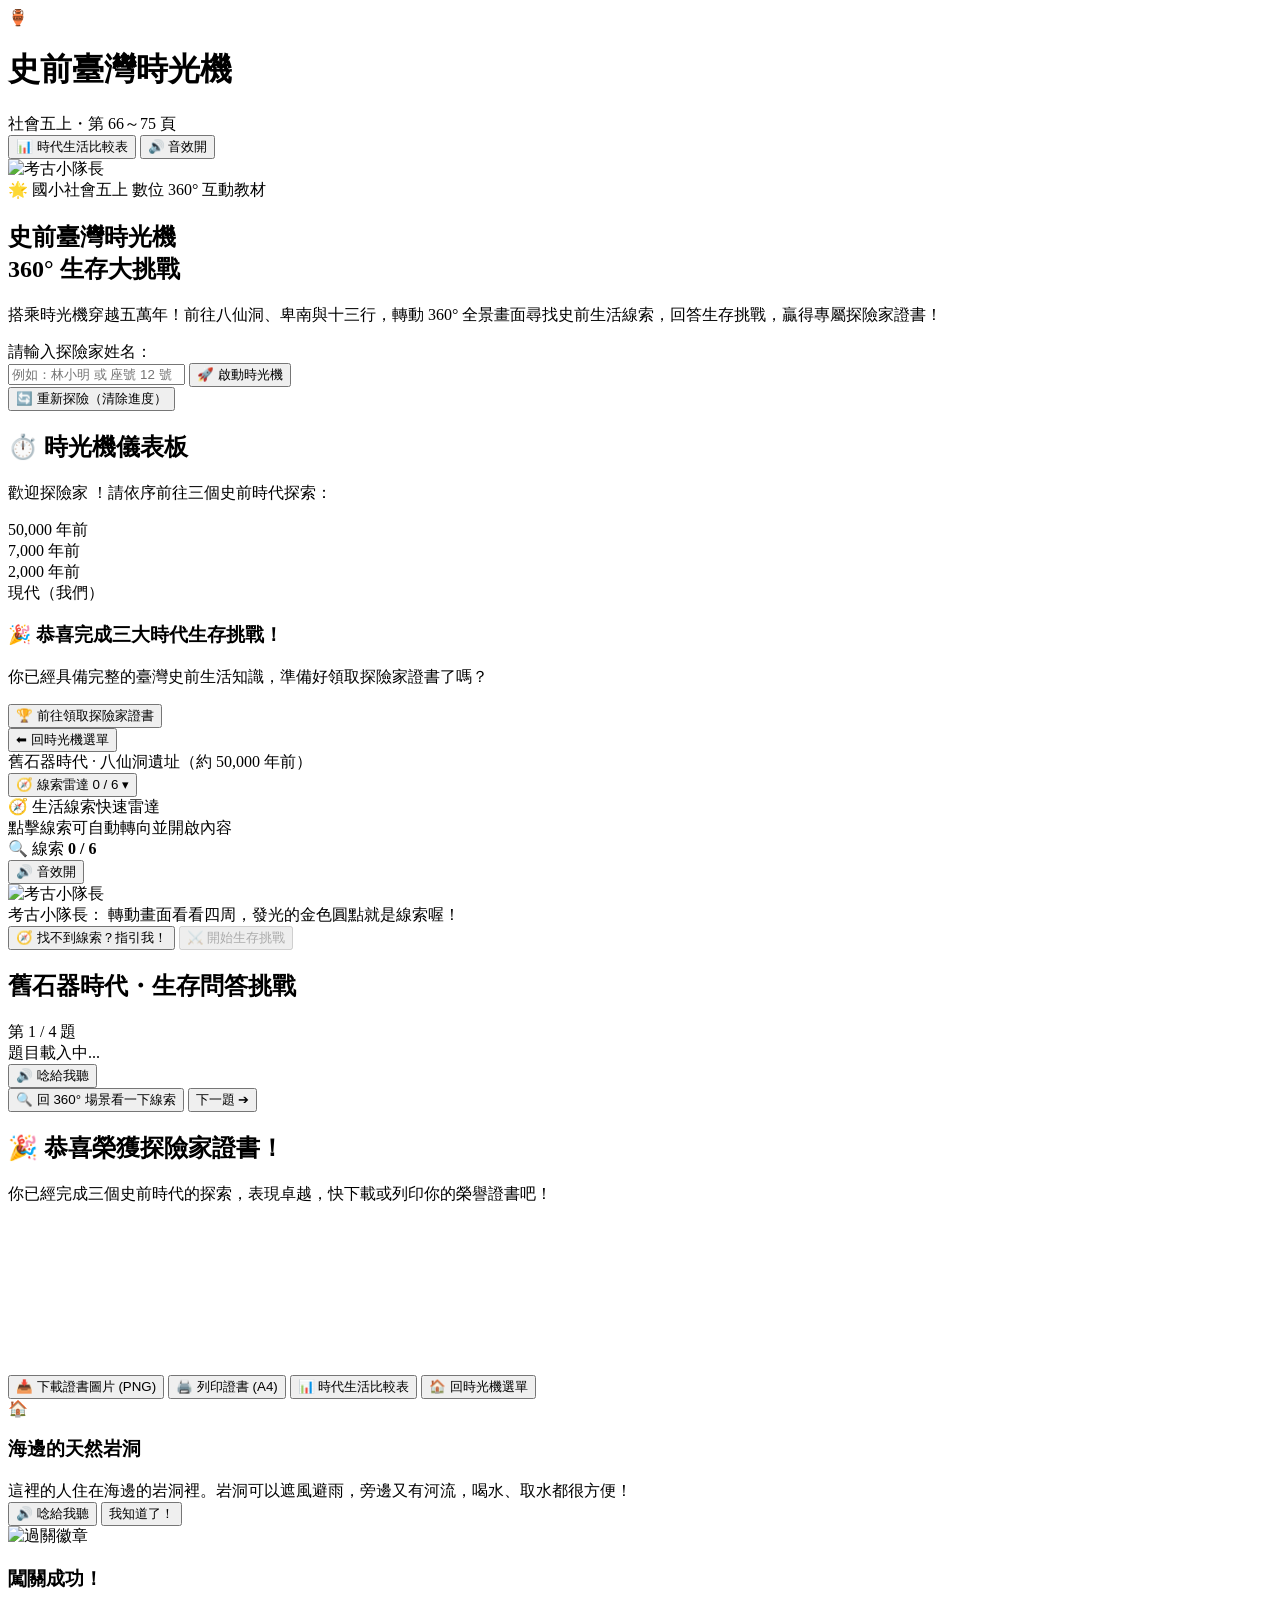
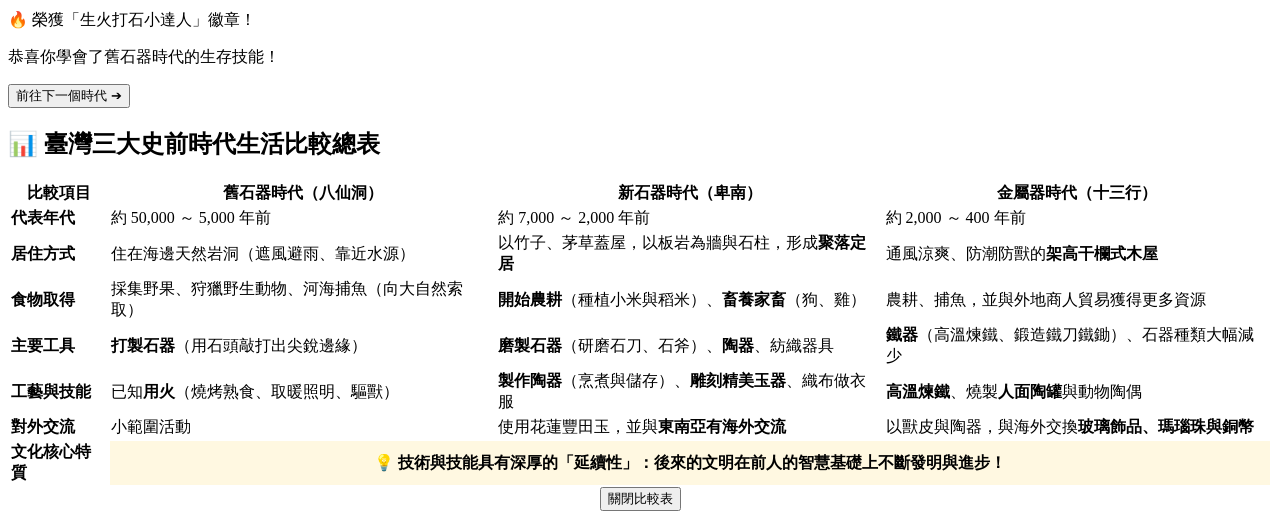
==== index.html @ 10f3fa8c "Deployed by GitFolder Express" ====
<!DOCTYPE html>
<html lang="zh-Hant-TW">
<head>
  <meta charset="UTF-8">
  <meta name="viewport" content="width=device-width, initial-scale=1.0, maximum-scale=1.0, user-scalable=no">
  <title>史前臺灣時光機：360° 生存大挑戰｜國小社會領域數位教材</title>
  <meta name="description" content="對應國小社會五上第三單元〈尋根探源話臺灣〉，透過 360° 全景沉浸式探索舊石器時代、新石器時代與金屬器時代生活，挑戰生存問答領取探險家證書！">

  <!-- Google Fonts: Noto Sans TC -->
  <link rel="preconnect" href="https://fonts.googleapis.com">
  <link rel="preconnect" href="https://fonts.gstatic.com" crossorigin>
  <link href="https://fonts.googleapis.com/css2?family=Noto+Sans+TC:wght@400;500;700;900&display=swap" rel="stylesheet">

  <!-- Pannellum 360 Viewer CSS (本地優先，完全支援離線使用) -->
  <link rel="stylesheet" href="css/pannellum.css">

  <!-- 主樣式表 -->
  <link rel="stylesheet" href="css/style.css">
</head>
<body>

  <!-- ================= 頂部全域功能列 ================= -->
  <header class="app-header">
    <div class="brand-wrap">
      <span class="brand-icon">🏺</span>
      <div>
        <h1 class="brand-title">史前臺灣時光機</h1>
      </div>
      <span class="brand-tag">社會五上・第 66～75 頁</span>
    </div>
    <div class="header-actions">
      <button type="button" class="header-tool-btn open-comparison-btn" title="查看三個時代生活比較表">
        📊 時代生活比較表
      </button>
      <button type="button" class="sound-toggle-btn" title="切換音效開關">
        🔊 音效開
      </button>
    </div>
  </header>

  <!-- ================= 畫面 1：首頁 (Home Screen) ================= -->
  <main id="home-screen" class="screen">
    <div class="home-container">
      <div class="hero-mascot-wrap">
        <img src="img/mascot.png" alt="考古小隊長" class="hero-mascot-img">
      </div>

      <span class="home-badge-tag">🌟 國小社會五上 數位 360° 互動教材</span>
      <h2 class="home-title">史前臺灣時光機<br>360° 生存大挑戰</h2>
      <p class="home-desc">
        搭乘時光機穿越五萬年！前往八仙洞、卑南與十三行，轉動 360° 全景畫面尋找史前生活線索，回答生存挑戰，贏得專屬探險家證書！
      </p>

      <div id="home-progress-tag" class="progress-notify-tag hidden"></div>

      <div class="home-login-card">
        <label for="player-name-input" class="input-label">請輸入探險家姓名：</label>
        <div class="input-group">
          <input type="text" id="player-name-input" class="name-input" placeholder="例如：林小明 或 座號 12 號" maxlength="10" autocomplete="off">
          <button type="button" id="start-adventure-btn" class="primary-btn pulse-glow">
            🚀 啟動時光機
          </button>
        </div>
      </div>

      <div class="home-actions">
        <button type="button" id="reset-progress-btn" class="secondary-btn">
          🔄 重新探險（清除進度）
        </button>
      </div>
    </div>
  </main>

  <!-- ================= 畫面 2：時光機選單 (Timeline Screen) ================= -->
  <main id="timeline-screen" class="screen hidden">
    <div class="timeline-container">
      <div class="timeline-header">
        <h2>⏱️ 時光機儀表板</h2>
        <p>歡迎探險家 <strong id="timeline-player-name" style="color: var(--color-primary);"></strong>！請依序前往三個史前時代探索：</p>
      </div>

      <!-- 時間軸視覺軸線 -->
      <div class="timeline-bar">
        <div class="timeline-node" style="left: 5%;">
          <div class="node-dot"></div>
          <span class="node-label">50,000 年前</span>
        </div>
        <div class="timeline-node" style="left: 40%;">
          <div class="node-dot"></div>
          <span class="node-label">7,000 年前</span>
        </div>
        <div class="timeline-node" style="left: 75%;">
          <div class="node-dot"></div>
          <span class="node-label">2,000 年前</span>
        </div>
        <div class="timeline-node" style="left: 98%;">
          <div class="node-dot" style="border-color: #1976d2;"></div>
          <span class="node-label">現代（我們）</span>
        </div>
      </div>

      <!-- 三個時代關卡卡片 -->
      <div id="era-cards-container" class="era-cards-grid"></div>

      <!-- 三關全通關時出現的大魔王與證書彩帶 -->
      <div id="timeline-cert-banner" class="cert-banner hidden">
        <div class="cert-banner-text">
          <h3>🎉 恭喜完成三大時代生存挑戰！</h3>
          <p>你已經具備完整的臺灣史前生活知識，準備好領取探險家證書了嗎？</p>
        </div>
        <button type="button" id="view-final-cert-btn" class="primary-btn pulse-glow">
          🏆 前往領取探險家證書
        </button>
      </div>
    </div>
  </main>

  <!-- ================= 畫面 3：360° 探索畫面 (Viewer Screen) ================= -->
  <main id="viewer-screen" class="screen hidden viewer-maximized">
    <!-- Pannellum 檢視器全景畫布 (100% 滿版無黑邊) -->
    <div id="panorama"></div>

    <!-- 頂部浮動儀表列 (Floating Top HUD) -->
    <div class="hud-top-bar">
      <!-- 左上角：返回按鈕 + 時代遺址資訊膠囊 -->
      <div class="hud-top-left">
        <button type="button" id="back-to-timeline-btn" class="hud-btn hud-back-btn" title="返回時光機儀表板">
          <span class="hud-btn-icon">⬅</span>
          <span class="hud-btn-text">回時光機選單</span>
        </button>
        <div class="hud-era-pill">
          <span id="scene-era-title" class="hud-era-title">舊石器時代</span>
          <span class="hud-pill-divider">·</span>
          <span id="scene-era-info" class="hud-era-info">八仙洞遺址（約 50,000 年前）</span>
        </div>
      </div>

      <!-- 右上角：浮動線索雷達選單 + 探索進度 + 音效開關 -->
      <div class="hud-top-right">
        <!-- 線索雷達下拉選單 -->
        <div class="clue-radar-dropdown" id="clue-radar-dropdown">
          <button type="button" id="clue-radar-toggle-btn" class="hud-btn hud-radar-btn" aria-expanded="false" title="開啟本關生活線索清單">
            <span class="radar-btn-icon">🧭</span>
            <span class="radar-btn-text">線索雷達</span>
            <span id="radar-progress-badge" class="radar-progress-badge">0 / 6</span>
            <span class="radar-arrow">▾</span>
          </button>

          <!-- 浮動線索清單卡片 -->
          <div id="clue-radar-menu" class="clue-radar-menu hidden">
            <div class="radar-menu-header">
              <div class="radar-menu-title">🧭 生活線索快速雷達</div>
              <div class="radar-menu-subtitle">點擊線索可自動轉向並開啟內容</div>
            </div>
            <div id="clue-radar-items" class="clue-radar-items-list">
              <!-- 由 JS 動態注入線索按鈕 -->
            </div>
          </div>
        </div>

        <!-- 探索計數相容標籤 -->
        <div id="clue-counter" class="hud-clue-counter hidden">
          <span>🔍 線索</span> <strong>0 / 6</strong>
        </div>

        <!-- 音效切換 -->
        <button type="button" class="hud-btn sound-toggle-btn" title="切換音效開關">
          🔊 音效開
        </button>
      </div>
    </div>

    <!-- 畫面底端引導與生存挑戰列 (Floating Bottom HUD) -->
    <div class="scene-bottom-bar">
      <!-- 考古小隊長語音提示盒 -->
      <div class="captain-helper-box">
        <img src="img/mascot.png" alt="考古小隊長" class="captain-avatar-img">
        <div class="speech-bubble">
          <span class="captain-speaker-name">考古小隊長：</span>
          <span id="captain-speech-text">轉動畫面看看四周，發光的金色圓點就是線索喔！</span>
        </div>
      </div>

      <!-- 右下角功能按鈕組 -->
      <div class="scene-actions-right">
        <button type="button" id="guide-clue-btn" class="compass-guide-btn" title="把鏡頭轉向尚未發現的線索">
          🧭 找不到線索？指引我！
        </button>
        <button type="button" id="start-challenge-btn" class="challenge-start-btn disabled" disabled title="找齊所有線索後即可開啟生存挑戰">
          ⚔️ 開始生存挑戰
        </button>
      </div>
    </div>
  </main>

  <!-- ================= 畫面 4：問答挑戰畫面 (Quiz Screen) ================= -->
  <main id="quiz-screen" class="screen hidden">
    <div class="quiz-container">
      <div class="quiz-header">
        <h2 id="quiz-era-name">舊石器時代・生存問答挑戰</h2>
        <span id="quiz-progress" class="quiz-progress-pill">第 1 / 4 題</span>
      </div>

      <div class="quiz-card">
        <div class="quiz-question-row">
          <div id="quiz-question-text" class="quiz-question-text">題目載入中...</div>
          <button type="button" id="quiz-speak-btn" class="speak-btn" title="朗讀題目與選項">
            🔊 唸給我聽
          </button>
        </div>

        <!-- 選項按鈕列表 -->
        <div id="quiz-options-container" class="quiz-options-list"></div>

        <!-- 答題反饋與提示區 -->
        <div id="quiz-feedback" class="quiz-feedback-box hidden">
          <div id="quiz-feedback-text"></div>
        </div>
      </div>

      <div class="quiz-footer-actions">
        <button type="button" id="quiz-back-to-scene-btn" class="secondary-btn">
          🔍 回 360° 場景看一下線索
        </button>
        <button type="button" id="quiz-next-btn" class="primary-btn hidden">
          下一題 ➔
        </button>
      </div>
    </div>
  </main>

  <!-- ================= 畫面 5：證書頁 (Certificate Screen) ================= -->
  <main id="certificate-screen" class="screen hidden">
    <div class="cert-page-container">
      <div class="cert-page-header">
        <h2>🎉 恭喜榮獲探險家證書！</h2>
        <p>你已經完成三個史前時代的探索，表現卓越，快下載或列印你的榮譽證書吧！</p>
      </div>

      <!-- 證書 Canvas 預覽 -->
      <div class="cert-canvas-wrap">
        <canvas id="certificate-canvas"></canvas>
      </div>

      <!-- 證書操作功能列 -->
      <div class="cert-actions-bar">
        <button type="button" id="download-cert-btn" class="primary-btn pulse-glow">
          📥 下載證書圖片 (PNG)
        </button>
        <button type="button" id="print-cert-btn" class="secondary-btn">
          🖨️ 列印證書 (A4)
        </button>
        <button type="button" class="secondary-btn open-comparison-btn">
          📊 時代生活比較表
        </button>
        <button type="button" id="cert-back-home-btn" class="secondary-btn">
          🏠 回時光機選單
        </button>
      </div>
    </div>
  </main>

  <!-- ================= 彈窗 1：線索小卡 (Clue Modal) ================= -->
  <div id="clue-modal" class="modal-overlay hidden" role="dialog" aria-modal="true">
    <div class="clue-modal-card">
      <div id="clue-icon" class="clue-icon-huge">🏠</div>
      <h3 id="clue-title" class="clue-modal-title">海邊的天然岩洞</h3>
      <div id="clue-text" class="clue-modal-text">
        這裡的人住在海邊的岩洞裡。岩洞可以遮風避雨，旁邊又有河流，喝水、取水都很方便！
      </div>
      <div class="modal-actions">
        <button type="button" id="clue-speak-btn" class="speak-btn">
          🔊 唸給我聽
        </button>
        <button type="button" id="clue-close-btn" class="primary-btn">
          我知道了！
        </button>
      </div>
    </div>
  </div>

  <!-- ================= 彈窗 2：過關勝利徽章彈窗 (Victory Modal) ================= -->
  <div id="victory-modal" class="modal-overlay hidden" role="dialog" aria-modal="true">
    <div class="victory-card">
      <img id="victory-badge-img" src="img/badges/paleolithic.png" alt="過關徽章" class="victory-badge-large">
      <h3 class="victory-title">闖關成功！</h3>
      <div id="victory-badge-title" class="victory-badge-name">🔥 榮獲「生火打石小達人」徽章！</div>
      <div class="victory-speech-box">
        <p id="victory-speech-text">恭喜你學會了舊石器時代的生存技能！</p>
      </div>
      <button type="button" id="victory-next-btn" class="primary-btn pulse-glow">
        前往下一個時代 ➔
      </button>
    </div>
  </div>

  <!-- ================= 彈窗 3：三個時代比較表 (Comparison Modal) ================= -->
  <div id="comparison-modal" class="modal-overlay hidden" role="dialog" aria-modal="true">
    <div class="comparison-card">
      <h2>📊 臺灣三大史前時代生活比較總表</h2>
      <table class="comparison-table">
        <thead>
          <tr>
            <th>比較項目</th>
            <th>舊石器時代（八仙洞）</th>
            <th>新石器時代（卑南）</th>
            <th>金屬器時代（十三行）</th>
          </tr>
        </thead>
        <tbody>
          <tr>
            <td><strong>代表年代</strong></td>
            <td>約 50,000 ～ 5,000 年前</td>
            <td>約 7,000 ～ 2,000 年前</td>
            <td>約 2,000 ～ 400 年前</td>
          </tr>
          <tr>
            <td><strong>居住方式</strong></td>
            <td>住在海邊天然岩洞（遮風避雨、靠近水源）</td>
            <td>以竹子、茅草蓋屋，以板岩為牆與石柱，形成<strong>聚落定居</strong></td>
            <td>通風涼爽、防潮防獸的<strong>架高干欄式木屋</strong></td>
          </tr>
          <tr>
            <td><strong>食物取得</strong></td>
            <td>採集野果、狩獵野生動物、河海捕魚（向大自然索取）</td>
            <td><strong>開始農耕</strong>（種植小米與稻米）、<strong>畜養家畜</strong>（狗、雞）</td>
            <td>農耕、捕魚，並與外地商人貿易獲得更多資源</td>
          </tr>
          <tr>
            <td><strong>主要工具</strong></td>
            <td><strong>打製石器</strong>（用石頭敲打出尖銳邊緣）</td>
            <td><strong>磨製石器</strong>（研磨石刀、石斧）、<strong>陶器</strong>、紡織器具</td>
            <td><strong>鐵器</strong>（高溫煉鐵、鍛造鐵刀鐵鋤）、石器種類大幅減少</td>
          </tr>
          <tr>
            <td><strong>工藝與技能</strong></td>
            <td>已知<strong>用火</strong>（燒烤熟食、取暖照明、驅獸）</td>
            <td><strong>製作陶器</strong>（烹煮與儲存）、<strong>雕刻精美玉器</strong>、織布做衣服</td>
            <td><strong>高溫煉鐵</strong>、燒製<strong>人面陶罐</strong>與動物陶偶</td>
          </tr>
          <tr>
            <td><strong>對外交流</strong></td>
            <td>小範圍活動</td>
            <td>使用花蓮豐田玉，並與<strong>東南亞有海外交流</strong></td>
            <td>以獸皮與陶器，與海外交換<strong>玻璃飾品、瑪瑙珠與銅幣</strong></td>
          </tr>
          <tr>
            <td><strong>文化核心特質</strong></td>
            <td colspan="3" style="text-align: center; color: var(--color-primary); font-weight: bold; background: #fff8e1;">
              💡 <strong>技術與技能具有深厚的「延續性」</strong>：後來的文明在前人的智慧基礎上不斷發明與進步！
            </td>
          </tr>
        </tbody>
      </table>
      <div style="text-align: center;">
        <button type="button" id="close-comparison-btn" class="primary-btn">
          關閉比較表
        </button>
      </div>
    </div>
  </div>

  <!-- Pannellum 360 Viewer JS (本地優先，完全支援離線使用與 file:/// 免 CORS) -->
  <script src="js/pannellum.js"></script>

  <!-- 核心資料與模組腳本 -->
  <script src="data/eras.js"></script>
  <script src="data/pano_data.js"></script>
  <script src="data/cert_data.js"></script>
  <script src="js/markdown.js"></script>
  <script src="js/storage.js"></script>
  <script src="js/audio.js"></script>
  <script src="js/viewer.js"></script>
  <script src="js/quiz.js"></script>
  <script src="js/certificate.js"></script>
  <script src="js/app.js"></script>

</body>
</html>
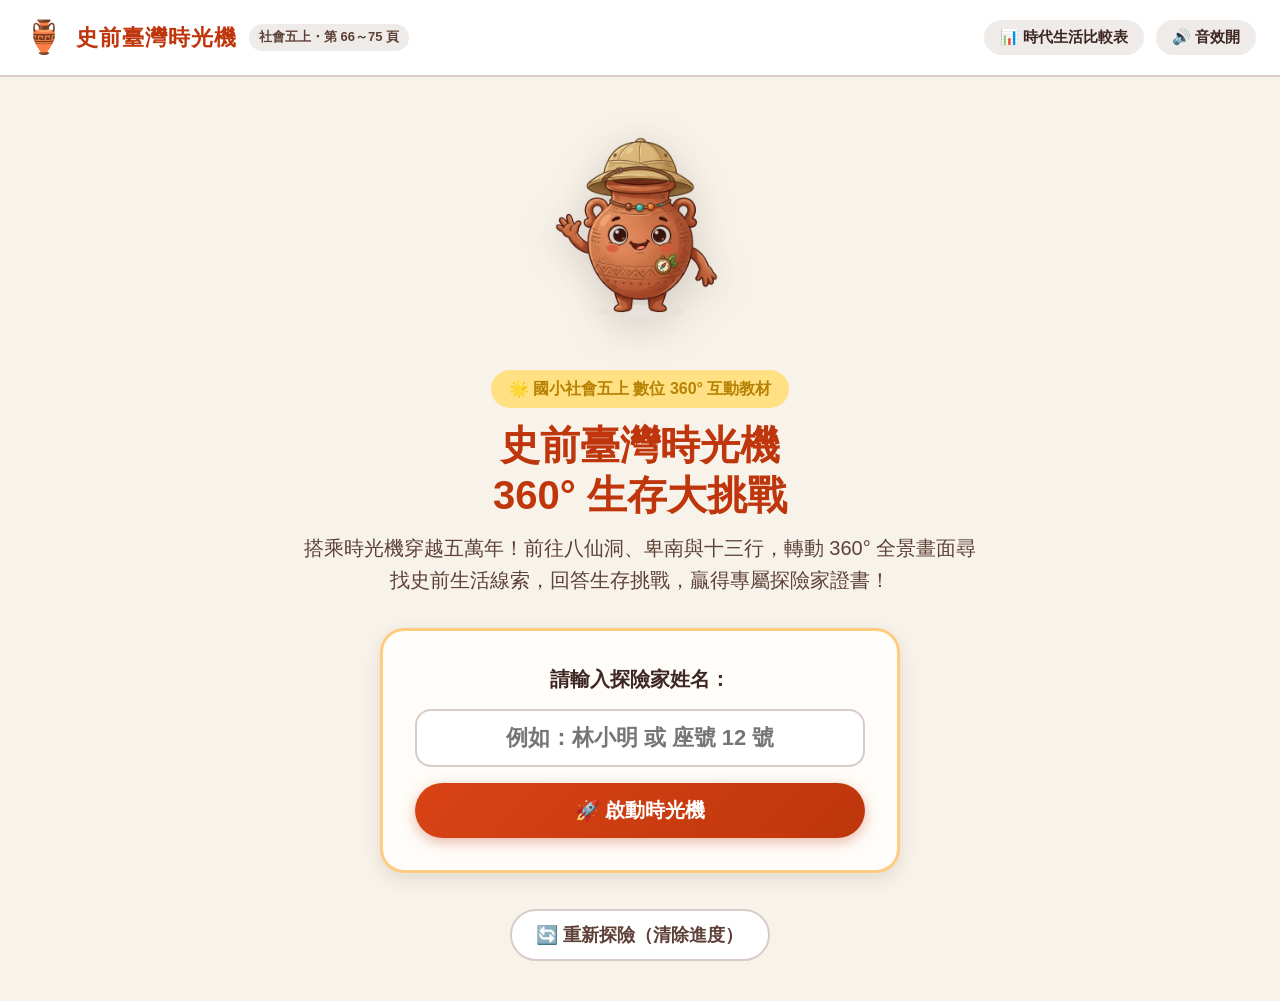
==== commit 146e0e0f: "script Added cloud_sync.js script and synchronization logic on page load." ====
--- a/index.html
+++ b/index.html
@@ -372,8 +372,15 @@
   <script src="js/audio.js"></script>
   <script src="js/viewer.js"></script>
   <script src="js/quiz.js"></script>
-  <script src="js/certificate.js"></script>
+ <script src="js/certificate.js"></script>
+  <script src="js/cloud_sync.js"></script>
   <script src="js/app.js"></script>
+  <script>
+    // 頁面載入時，若有帶 ?id=課程代碼 參數，自動從 Google 試算表同步教材
+    window.addEventListener('DOMContentLoaded', async () => {
+      await syncCloudCourseData();
+    });
+  </script>
 
 </body>
 </html>
--- a/css/pannellum.css
+++ b/css/pannellum.css
@@ -0,0 +1,2 @@
+/* Pannellum 2.5.6, https://github.com/mpetroff/pannellum */
+.pnlm-container{margin:0;padding:0;overflow:hidden;position:relative;cursor:default;width:100%;height:100%;font-family:Helvetica,"Nimbus Sans L","Liberation Sans",Arial,sans-serif;background:#f4f4f4 url('data:image/svg+xml,%3Csvg%20xmlns%3D%22http%3A%2F%2Fwww.w3.org%2F2000%2Fsvg%22%20width%3D%2267%22%20height%3D%22100%22%20viewBox%3D%220%200%2067%20100%22%3E%0A%3Cpath%20stroke%3D%22%23ccc%22%20fill%3D%22none%22%20d%3D%22M33.5%2C50%2C0%2C63%2C33.5%2C75%2C67%2C63%2C33.5%2C50m-33.5-50%2C67%2C25m-0.5%2C0%2C0%2C75m-66.5-75%2C67-25m-33.5%2C75%2C0%2C25m0-100%2C0%2C50%22%2F%3E%0A%3C%2Fsvg%3E%0A') repeat;-webkit-user-select:none;-khtml-user-select:none;-moz-user-select:none;-o-user-select:none;-ms-user-select:none;user-select:none;outline:0;line-height:1.4;contain:content}.pnlm-container *{box-sizing:content-box}.pnlm-ui{position:absolute;width:100%;height:100%;z-index:1}.pnlm-grab{cursor:grab;cursor:url('data:image/svg+xml,%3Csvg%20xmlns%3D%22http%3A%2F%2Fwww.w3.org%2F2000%2Fsvg%22%20height%3D%2226%22%20width%3D%2226%22%3E%0A%3Cpath%20stroke%3D%22%23000%22%20stroke-width%3D%221px%22%20fill%3D%22%23fff%22%20d%3D%22m15.3%2020.5s6.38-6.73%204.64-8.24-3.47%201.01-3.47%201.01%203.61-5.72%201.41-6.49c-2.2-0.769-3.33%204.36-3.33%204.36s0.873-5.76-1.06-5.76-1.58%205.39-1.58%205.39-0.574-4.59-2.18-4.12c-1.61%200.468-0.572%205.51-0.572%205.51s-1.58-4.89-2.93-3.79c-1.35%201.11%200.258%205.25%200.572%206.62%200.836%202.43%202.03%202.94%202.17%205.55%22%2F%3E%0A%3C%2Fsvg%3E%0A') 12 8,default}.pnlm-grabbing{cursor:grabbing;cursor:url('data:image/svg+xml,%3Csvg%20xmlns%3D%22http%3A%2F%2Fwww.w3.org%2F2000%2Fsvg%22%20height%3D%2226%22%20width%3D%2226%22%3E%0A%3Cpath%20stroke%3D%22%23000%22%20stroke-width%3D%221px%22%20fill%3D%22%23fff%22%20d%3D%22m15.3%2020.5s5.07-5.29%203.77-6.74c-1.31-1.45-2.53%200.14-2.53%200.14s2.74-3.29%200.535-4.06c-2.2-0.769-2.52%201.3-2.52%201.3s0.81-2.13-1.12-2.13-1.52%201.77-1.52%201.77-0.261-1.59-1.87-1.12c-1.61%200.468-0.874%202.17-0.874%202.17s-0.651-1.55-2-0.445c-1.35%201.11-0.68%202.25-0.365%203.62%200.836%202.43%202.03%202.94%202.17%205.55%22%2F%3E%0A%3C%2Fsvg%3E%0A') 12 8,default}.pnlm-sprite{background-image:url('data:image/svg+xml,%3Csvg%20xmlns%3D%22http%3A%2F%2Fwww.w3.org%2F2000%2Fsvg%22%20width%3D%2226%22%20height%3D%22208%22%3E%0A%3Ccircle%20fill-opacity%3D%22.78%22%20cy%3D%22117%22%20cx%3D%2213%22%20r%3D%2211%22%20fill%3D%22%23fff%22%2F%3E%0A%3Ccircle%20fill-opacity%3D%22.78%22%20cy%3D%22143%22%20cx%3D%2213%22%20r%3D%2211%22%20fill%3D%22%23fff%22%2F%3E%0A%3Ccircle%20cy%3D%22169%22%20cx%3D%2213%22%20r%3D%227%22%20fill%3D%22none%22%20stroke%3D%22%23000%22%20stroke-width%3D%222%22%2F%3E%0A%3Ccircle%20cy%3D%22195%22%20cx%3D%2213%22%20r%3D%227%22%20fill%3D%22none%22%20stroke%3D%22%23000%22%20stroke-width%3D%222%22%2F%3E%0A%3Ccircle%20cx%3D%2213%22%20cy%3D%22195%22%20r%3D%222.5%22%2F%3E%0A%3Cpath%20d%3D%22m5%2083v6h2v-4h4v-2zm10%200v2h4v4h2v-6zm-5%205v6h6v-6zm-5%205v6h6v-2h-4v-4zm14%200v4h-4v2h6v-6z%22%2F%3E%0A%3Cpath%20d%3D%22m13%20110a7%207%200%200%200%20-7%207%207%207%200%200%200%207%207%207%207%200%200%200%207%20-7%207%207%200%200%200%20-7%20-7zm-1%203h2v2h-2zm0%203h2v5h-2z%22%2F%3E%0A%3Cpath%20d%3D%22m5%2057v6h2v-4h4v-2zm10%200v2h4v4h2v-6zm-10%2010v6h6v-2h-4v-4zm14%200v4h-4v2h6v-6z%22%2F%3E%0A%3Cpath%20d%3D%22m17%2038v2h-8v-2z%22%2F%3E%0A%3Cpath%20d%3D%22m12%209v3h-3v2h3v3h2v-3h3v-2h-3v-3z%22%2F%3E%0A%3Cpath%20d%3D%22m13%20136-6.125%206.125h4.375v7.875h3.5v-7.875h4.375z%22%2F%3E%0A%3Cpath%20d%3D%22m10.428%20173.33v-5.77l5-2.89v5.77zm1-1.73%203-1.73-3.001-1.74z%22%2F%3E%0A%3C%2Fsvg%3E%0A')}.pnlm-container:-moz-full-screen{height:100%!important;width:100%!important;position:static!important}.pnlm-container:-webkit-full-screen{height:100%!important;width:100%!important;position:static!important}.pnlm-container:-ms-fullscreen{height:100%!important;width:100%!important;position:static!important}.pnlm-container:fullscreen{height:100%!important;width:100%!important;position:static!important}.pnlm-render-container{cursor:inherit;position:absolute;height:100%;width:100%}.pnlm-controls{margin-top:4px;background-color:#fff;border:1px solid #999;border-color:rgba(0,0,0,0.4);border-radius:3px;cursor:pointer;z-index:2;-webkit-transform:translateZ(9999px);transform:translateZ(9999px)}.pnlm-control:hover{background-color:#f8f8f8}.pnlm-controls-container{position:absolute;top:0;left:4px;z-index:1}.pnlm-zoom-controls{width:26px;height:52px}.pnlm-zoom-in{width:100%;height:50%;position:absolute;top:0;border-radius:3px 3px 0 0}.pnlm-zoom-out{width:100%;height:50%;position:absolute;bottom:0;background-position:0 -26px;border-top:1px solid #ddd;border-top-color:rgba(0,0,0,0.10);border-radius:0 0 3px 3px}.pnlm-fullscreen-toggle-button,.pnlm-orientation-button,.pnlm-hot-spot-debug-indicator{width:26px;height:26px}.pnlm-hot-spot-debug-indicator{position:absolute;top:50%;left:50%;width:26px;height:26px;margin:-13px 0 0 -13px;background-color:rgba(255,255,255,0.5);border-radius:13px;display:none}.pnlm-orientation-button-inactive{background-position:0 -156px}.pnlm-orientation-button-active{background-position:0 -182px}.pnlm-fullscreen-toggle-button-inactive{background-position:0 -52px}.pnlm-fullscreen-toggle-button-active{background-position:0 -78px}.pnlm-panorama-info{position:absolute;bottom:4px;background-color:rgba(0,0,0,0.7);border-radius:0 3px 3px 0;padding-right:10px;color:#fff;text-align:left;display:none;z-index:2;-webkit-transform:translateZ(9999px);transform:translateZ(9999px)}.pnlm-title-box{position:relative;font-size:20px;display:table;padding-left:5px;margin-bottom:3px}.pnlm-author-box{position:relative;font-size:12px;display:table;padding-left:5px}.pnlm-load-box{position:absolute;top:50%;left:50%;width:200px;height:150px;margin:-75px 0 0 -100px;background-color:rgba(0,0,0,0.7);border-radius:3px;text-align:center;font-size:20px;display:none;color:#fff}.pnlm-load-box p{margin:20px 0}.pnlm-lbox{position:absolute;top:50%;left:50%;width:20px;height:20px;margin:-10px 0 0 -10px;display:none}.pnlm-loading{animation-duration:1.5s;-webkit-animation-duration:1.5s;animation-name:pnlm-mv;-webkit-animation-name:pnlm-mv;animation-iteration-count:infinite;-webkit-animation-iteration-count:infinite;animation-timing-function:linear;-webkit-animation-timing-function:linear;height:10px;width:10px;background-color:#fff;position:relative}@keyframes pnlm-mv{from{left:0;top:0}25%{left:10px;top:0}50%{left:10px;top:10px}75%{left:0;top:10px}to{left:0;top:0}}@-webkit-keyframes pnlm-mv{from{left:0;top:0}25%{left:10px;top:0}50%{left:10px;top:10px}75%{left:0;top:10px}to{left:0;top:0}}.pnlm-load-button{position:absolute;top:50%;left:50%;width:200px;height:100px;margin:-50px 0 0 -100px;background-color:rgba(0,0,0,.7);border-radius:3px;text-align:center;font-size:20px;display:table;color:#fff;cursor:pointer}.pnlm-load-button:hover{background-color:rgba(0,0,0,.8)}.pnlm-load-button p{display:table-cell;vertical-align:middle}.pnlm-info-box{font-size:15px;position:absolute;top:50%;left:50%;width:200px;height:150px;margin:-75px 0 0 -100px;background-color:#000;border-radius:3px;display:table;text-align:center;color:#fff;table-layout:fixed}.pnlm-info-box a,.pnlm-author-box a{color:#fff;word-wrap:break-word;overflow-wrap:break-word}.pnlm-info-box p{display:table-cell;vertical-align:middle;padding:0 5px 0 5px}.pnlm-error-msg{display:none}.pnlm-about-msg{font-size:11px;line-height:11px;color:#fff;padding:5px 8px 5px 8px;background:rgba(0,0,0,0.7);border-radius:3px;position:absolute;top:50px;left:50px;display:none;opacity:0;-moz-transition:opacity .3s ease-in-out;-webkit-transition:opacity .3s ease-in-out;-o-transition:opacity .3s ease-in-out;-ms-transition:opacity .3s ease-in-out;transition:opacity .3s ease-in-out;z-index:1}.pnlm-about-msg a:link,.pnlm-about-msg a:visited{color:#fff}.pnlm-about-msg a:hover,.pnlm-about-msg a:active{color:#eee}.pnlm-hotspot-base{position:absolute;visibility:hidden;cursor:default;vertical-align:middle;top:0;z-index:1}.pnlm-hotspot{height:26px;width:26px;border-radius:13px}.pnlm-hotspot:hover{background-color:rgba(255,255,255,0.2)}.pnlm-hotspot.pnlm-info{background-position:0 -104px}.pnlm-hotspot.pnlm-scene{background-position:0 -130px}div.pnlm-tooltip span{visibility:hidden;position:absolute;border-radius:3px;background-color:rgba(0,0,0,0.7);color:#fff;text-align:center;max-width:200px;padding:5px 10px;margin-left:-220px;cursor:default}div.pnlm-tooltip:hover span{visibility:visible}div.pnlm-tooltip:hover span:after{content:'';position:absolute;width:0;height:0;border-width:10px;border-style:solid;border-color:rgba(0,0,0,0.7) transparent transparent transparent;bottom:-20px;left:-10px;margin:0 50%}.pnlm-compass{position:absolute;width:50px;height:50px;right:4px;bottom:4px;border-radius:25px;background-image:url('data:image/svg+xml,%3Csvg%20xmlns%3D%22http%3A%2F%2Fwww.w3.org%2F2000%2Fsvg%22%20height%3D%2250%22%20width%3D%2250%22%3E%0A%3Cpath%20d%3D%22m24.5078%206-3.2578%2018h7.5l-3.25781-18h-0.984376zm-3.2578%2020%203.2578%2018h0.9844l3.2578-18h-7.5zm1.19531%200.9941h5.10938l-2.5547%2014.1075-2.5547-14.1075z%22%2F%3E%0A%3C%2Fsvg%3E%0A');cursor:default;display:none}.pnlm-world{position:absolute;left:50%;top:50%}.pnlm-face{position:absolute;-webkit-transform-origin:0 0;transform-origin:0 0}.pnlm-dragfix,.pnlm-preview-img{position:absolute;height:100%;width:100%}.pnlm-preview-img{background-size:cover;background-position:center}.pnlm-lbar{width:150px;margin:0 auto;border:#fff 1px solid;height:6px}.pnlm-lbar-fill{background:#fff;height:100%;width:0}.pnlm-lmsg{font-size:12px}.pnlm-fade-img{position:absolute;top:0;left:0}.pnlm-pointer{cursor:pointer}
--- a/css/style.css
+++ b/css/style.css
@@ -0,0 +1,1711 @@
+/* ==========================================================================
+   史前臺灣 360° 時光探險 - 主樣式表 (CSS)
+   設計風格：大地陶土色系、溫暖插畫風、高易讀性、無障礙觸控優化
+   ========================================================================== */
+
+:root {
+  --color-bg: #f8f3ea;
+  --color-card-bg: #fffdf9;
+  --color-primary: #bf360c;       /* 陶土橘紅 */
+  --color-primary-hover: #d84315;
+  --color-secondary: #2e7d32;     /* 葉綠色 */
+  --color-accent: #f57c00;        /* 亮橘金 */
+  --color-earth-dark: #3e2723;    /* 深木褐 */
+  --color-earth-medium: #5d4037;  /* 陶土褐 */
+  --color-earth-light: #efebe9;   /* 淺陶灰 */
+  --color-border: #d7ccc8;
+  --color-gold: #ffb300;
+  --font-main: "Noto Sans TC", "Microsoft JhengHei", -apple-system, BlinkMacSystemFont, sans-serif;
+  --radius-sm: 8px;
+  --radius-md: 16px;
+  --radius-lg: 24px;
+  --radius-full: 9999px;
+  --shadow-sm: 0 2px 8px rgba(62, 39, 35, 0.08);
+  --shadow-md: 0 6px 18px rgba(62, 39, 35, 0.12);
+  --shadow-lg: 0 12px 32px rgba(62, 39, 35, 0.18);
+}
+
+* {
+  box-sizing: border-box;
+  margin: 0;
+  padding: 0;
+  -webkit-tap-highlight-color: transparent;
+}
+
+html, body {
+  height: 100%;
+}
+
+body {
+  font-family: var(--font-main);
+  background-color: var(--color-bg);
+  color: var(--color-earth-dark);
+  line-height: 1.6;
+  font-size: 18px;
+  min-height: 100vh;
+  display: flex;
+  flex-direction: column;
+}
+
+/* ================= 通用工具樣式 ================= */
+.hidden {
+  display: none !important;
+}
+
+button {
+  font-family: inherit;
+  font-size: 18px;
+  cursor: pointer;
+  border: none;
+  outline: none;
+  transition: all 0.2s ease;
+}
+
+.primary-btn {
+  background: linear-gradient(135deg, #d84315 0%, #bf360c 100%);
+  color: #fff;
+  padding: 14px 28px;
+  font-size: 20px;
+  font-weight: bold;
+  border-radius: var(--radius-full);
+  box-shadow: 0 4px 14px rgba(191, 54, 12, 0.35);
+  display: inline-flex;
+  align-items: center;
+  justify-content: center;
+  gap: 8px;
+}
+
+.primary-btn:hover {
+  background: linear-gradient(135deg, #e64a19 0%, #c62828 100%);
+  transform: translateY(-2px);
+  box-shadow: 0 6px 20px rgba(191, 54, 12, 0.45);
+}
+
+.secondary-btn {
+  background-color: #fff;
+  color: var(--color-earth-medium);
+  border: 2px solid var(--color-border);
+  padding: 12px 24px;
+  font-size: 18px;
+  font-weight: 600;
+  border-radius: var(--radius-full);
+}
+
+.secondary-btn:hover {
+  background-color: var(--color-earth-light);
+  border-color: var(--color-earth-medium);
+}
+
+.pulse-glow {
+  animation: pulse-glow-anim 1.8s infinite;
+}
+
+@keyframes pulse-glow-anim {
+  0% { box-shadow: 0 0 0 0 rgba(245, 124, 0, 0.7); }
+  70% { box-shadow: 0 0 0 16px rgba(245, 124, 0, 0); }
+  100% { box-shadow: 0 0 0 0 rgba(245, 124, 0, 0); }
+}
+
+/* ================= 頂部全域導覽列 ================= */
+.app-header {
+  background-color: #fff;
+  border-bottom: 2px solid var(--color-border);
+  padding: 12px 24px;
+  display: flex;
+  justify-content: space-between;
+  align-items: center;
+  position: sticky;
+  top: 0;
+  z-index: 100;
+}
+
+.brand-wrap {
+  display: flex;
+  align-items: center;
+  gap: 12px;
+}
+
+.brand-icon {
+  font-size: 32px;
+}
+
+.brand-title {
+  font-size: 22px;
+  font-weight: 800;
+  color: var(--color-primary);
+  letter-spacing: 1px;
+}
+
+.brand-tag {
+  font-size: 13px;
+  background-color: #efebe9;
+  color: var(--color-earth-medium);
+  padding: 3px 10px;
+  border-radius: var(--radius-full);
+  font-weight: 600;
+}
+
+.header-actions {
+  display: flex;
+  align-items: center;
+  gap: 12px;
+}
+
+.sound-toggle-btn, .header-tool-btn {
+  background-color: #efebe9;
+  color: var(--color-earth-dark);
+  padding: 8px 16px;
+  border-radius: var(--radius-full);
+  font-size: 15px;
+  font-weight: 600;
+}
+
+.sound-toggle-btn.muted {
+  background-color: #ffcdd2;
+  color: #b71c1c;
+}
+
+/* ================= 畫面外框 ================= */
+.screen {
+  flex: 1;
+  display: flex;
+  flex-direction: column;
+}
+
+/* ================= 1. 首頁 (Home Screen) ================= */
+.home-container {
+  max-width: 900px;
+  margin: 40px auto;
+  padding: 0 20px;
+  display: flex;
+  flex-direction: column;
+  align-items: center;
+  text-align: center;
+}
+
+.hero-mascot-wrap {
+  position: relative;
+  margin-bottom: 24px;
+}
+
+.hero-mascot-img {
+  width: 220px;
+  height: 220px;
+  object-fit: contain;
+  filter: drop-shadow(0 8px 20px rgba(62, 39, 35, 0.2));
+  animation: float-anim 3s ease-in-out infinite;
+}
+
+@keyframes float-anim {
+  0%, 100% { transform: translateY(0); }
+  50% { transform: translateY(-10px); }
+}
+
+.home-badge-tag {
+  background-color: #ffe082;
+  color: #b78103;
+  padding: 6px 18px;
+  border-radius: var(--radius-full);
+  font-size: 16px;
+  font-weight: bold;
+  margin-bottom: 12px;
+  display: inline-block;
+}
+
+.home-title {
+  font-size: 40px;
+  font-weight: 900;
+  color: var(--color-primary);
+  margin-bottom: 12px;
+  line-height: 1.25;
+}
+
+.home-desc {
+  font-size: 20px;
+  color: var(--color-earth-medium);
+  max-width: 680px;
+  margin-bottom: 32px;
+}
+
+.home-login-card {
+  background-color: var(--color-card-bg);
+  border: 3px solid #ffcc80;
+  border-radius: var(--radius-lg);
+  padding: 32px;
+  width: 100%;
+  max-width: 520px;
+  box-shadow: var(--shadow-md);
+  margin-bottom: 24px;
+}
+
+.input-label {
+  display: block;
+  font-size: 20px;
+  font-weight: bold;
+  color: var(--color-earth-dark);
+  margin-bottom: 14px;
+}
+
+.input-group {
+  display: flex;
+  flex-direction: column;
+  gap: 16px;
+}
+
+.name-input {
+  font-size: 22px;
+  padding: 14px 20px;
+  border: 2px solid var(--color-border);
+  border-radius: var(--radius-md);
+  text-align: center;
+  font-weight: bold;
+  background-color: #fff;
+  color: var(--color-primary);
+}
+
+.name-input:focus {
+  outline: none;
+  border-color: var(--color-primary);
+  box-shadow: 0 0 0 4px rgba(191, 54, 12, 0.15);
+}
+
+.home-actions {
+  display: flex;
+  gap: 16px;
+  justify-content: center;
+  margin-top: 12px;
+}
+
+.progress-notify-tag {
+  background-color: #e8f5e9;
+  color: #2e7d32;
+  padding: 8px 20px;
+  border-radius: var(--radius-full);
+  font-weight: bold;
+  margin-bottom: 20px;
+  border: 1px solid #a5d6a7;
+}
+
+/* ================= 2. 時光機選單 (Timeline Screen) ================= */
+.timeline-container {
+  max-width: 1100px;
+  margin: 30px auto;
+  padding: 0 24px;
+  width: 100%;
+}
+
+.timeline-header {
+  text-align: center;
+  margin-bottom: 32px;
+}
+
+.timeline-header h2 {
+  font-size: 34px;
+  color: var(--color-primary);
+  font-weight: 800;
+  margin-bottom: 8px;
+}
+
+.timeline-header p {
+  color: var(--color-earth-medium);
+  font-size: 20px;
+}
+
+.timeline-bar {
+  display: flex;
+  align-items: center;
+  justify-content: space-between;
+  background: linear-gradient(to right, #8d6e63, #d79b5c, #2e7d32, #1565c0);
+  height: 8px;
+  border-radius: var(--radius-full);
+  margin: 40px 20px 50px 20px;
+  position: relative;
+}
+
+.timeline-node {
+  position: absolute;
+  transform: translate(-50%, -50%);
+  display: flex;
+  flex-direction: column;
+  align-items: center;
+}
+
+.timeline-node .node-dot {
+  width: 22px;
+  height: 22px;
+  border-radius: 50%;
+  background-color: #fff;
+  border: 4px solid var(--color-primary);
+  box-shadow: 0 2px 6px rgba(0, 0, 0, 0.2);
+}
+
+.timeline-node .node-label {
+  position: absolute;
+  top: 26px;
+  white-space: nowrap;
+  font-size: 14px;
+  font-weight: bold;
+  color: var(--color-earth-dark);
+}
+
+/* 三個時代卡片列表 */
+.era-cards-grid {
+  display: grid;
+  grid-template-columns: repeat(auto-fit, minmax(310px, 1fr));
+  gap: 28px;
+  margin-bottom: 40px;
+}
+
+.era-card {
+  background-color: var(--color-card-bg);
+  border-radius: var(--radius-lg);
+  border: 3px solid var(--color-border);
+  overflow: hidden;
+  box-shadow: var(--shadow-sm);
+  transition: all 0.25s cubic-bezier(0.175, 0.885, 0.32, 1.275);
+  display: flex;
+  flex-direction: column;
+  cursor: pointer;
+  position: relative;
+}
+
+.era-card:hover {
+  transform: translateY(-6px);
+  box-shadow: var(--shadow-lg);
+}
+
+.era-card.completed {
+  border-color: #66bb6a;
+}
+
+.era-card.unlocked {
+  border-color: var(--color-accent);
+}
+
+.era-card.locked {
+  opacity: 0.65;
+  filter: grayscale(0.5);
+  cursor: not-allowed;
+}
+
+.era-card-thumb {
+  height: 200px;
+  position: relative;
+  overflow: hidden;
+  background-color: #37474f;
+}
+
+.era-card-thumb img {
+  width: 100%;
+  height: 100%;
+  object-fit: cover;
+  transition: transform 0.4s ease;
+}
+
+.era-card:hover .era-card-thumb img {
+  transform: scale(1.06);
+}
+
+.era-years-pill {
+  position: absolute;
+  top: 14px;
+  left: 14px;
+  background: rgba(0, 0, 0, 0.7);
+  color: #fff;
+  padding: 4px 14px;
+  border-radius: var(--radius-full);
+  font-size: 14px;
+  font-weight: 700;
+  backdrop-filter: blur(4px);
+}
+
+.era-card-body {
+  padding: 24px;
+  display: flex;
+  flex-direction: column;
+  flex: 1;
+}
+
+.era-card-title-row {
+  display: flex;
+  align-items: baseline;
+  justify-content: space-between;
+  margin-bottom: 8px;
+}
+
+.era-card-title-row h3 {
+  font-size: 24px;
+  font-weight: 800;
+  color: var(--color-earth-dark);
+}
+
+.era-culture {
+  font-size: 15px;
+  color: var(--color-primary);
+  font-weight: bold;
+}
+
+.era-site {
+  font-size: 15px;
+  color: var(--color-earth-medium);
+  margin-bottom: 12px;
+}
+
+.era-intro-short {
+  font-size: 16px;
+  color: #555;
+  margin-bottom: 16px;
+  flex: 1;
+}
+
+.era-clue-stat {
+  font-size: 15px;
+  font-weight: bold;
+  color: var(--color-earth-medium);
+  margin-bottom: 14px;
+}
+
+.era-status-badge {
+  padding: 10px 14px;
+  border-radius: var(--radius-sm);
+  font-size: 15px;
+  font-weight: bold;
+  text-align: center;
+  display: flex;
+  align-items: center;
+  justify-content: center;
+  gap: 8px;
+}
+
+.era-status-badge.completed {
+  background-color: #e8f5e9;
+  color: #2e7d32;
+  border: 1px solid #c8e6c9;
+}
+
+.era-status-badge.unlocked {
+  background-color: #fff3e0;
+  color: #e65100;
+  border: 1px solid #ffe0b2;
+}
+
+.era-status-badge.locked {
+  background-color: #eceff1;
+  color: #78909c;
+}
+
+.mini-badge-img {
+  width: 28px;
+  height: 28px;
+  object-fit: contain;
+}
+
+/* 通關大彩帶與證書按鈕 */
+.cert-banner {
+  background: linear-gradient(135deg, #fff8e1 0%, #ffecb3 100%);
+  border: 3px dashed #ffa000;
+  border-radius: var(--radius-lg);
+  padding: 24px 32px;
+  display: flex;
+  align-items: center;
+  justify-content: space-between;
+  margin-bottom: 30px;
+  box-shadow: var(--shadow-sm);
+}
+
+.cert-banner-text h3 {
+  font-size: 26px;
+  color: #bf360c;
+  margin-bottom: 6px;
+}
+
+.cert-banner-text p {
+  color: #5d4037;
+  font-size: 17px;
+}
+
+/* ================= 3. 360° 探索畫面 (Viewer Screen - 全螢幕沉浸化) ================= */
+#viewer-screen.viewer-maximized {
+  position: fixed;
+  inset: 0;
+  width: 100vw;
+  height: 100vh;
+  z-index: 100;
+  margin: 0;
+  padding: 0;
+  overflow: hidden;
+  background-color: #10141c;
+}
+
+#viewer-screen #panorama {
+  position: absolute;
+  top: 0;
+  left: 0;
+  right: 0;
+  bottom: 0;
+  width: 100% !important;
+  height: 100% !important;
+  z-index: 1;
+}
+
+/* 頂部浮動抬頭顯示列 (Top HUD) */
+.hud-top-bar {
+  position: absolute;
+  top: 18px;
+  left: 20px;
+  right: 20px;
+  display: flex;
+  align-items: flex-start;
+  justify-content: space-between;
+  gap: 16px;
+  pointer-events: none;
+  z-index: 50;
+}
+
+.hud-top-left,
+.hud-top-right {
+  display: flex;
+  align-items: center;
+  gap: 12px;
+  pointer-events: auto;
+}
+
+/* 浮動 HUD 共通按鈕風格 */
+.hud-btn {
+  background: rgba(20, 26, 38, 0.88);
+  backdrop-filter: blur(10px);
+  -webkit-backdrop-filter: blur(10px);
+  border: 1.5px solid rgba(255, 255, 255, 0.22);
+  color: #ffffff;
+  padding: 10px 18px;
+  border-radius: var(--radius-full);
+  font-size: 15px;
+  font-weight: 700;
+  cursor: pointer;
+  display: inline-flex;
+  align-items: center;
+  gap: 8px;
+  box-shadow: 0 6px 20px rgba(0, 0, 0, 0.35);
+  transition: all 0.25s cubic-bezier(0.2, 0.8, 0.2, 1);
+  user-select: none;
+}
+
+.hud-btn:hover {
+  background: rgba(35, 45, 65, 0.95);
+  border-color: rgba(255, 255, 255, 0.45);
+  transform: translateY(-2px);
+  box-shadow: 0 8px 24px rgba(0, 0, 0, 0.45);
+}
+
+.hud-btn:active {
+  transform: translateY(0);
+}
+
+/* 返回時光機選單按鈕 */
+.hud-back-btn:hover {
+  background: #c2410c;
+  border-color: #fb923c;
+  color: #fff;
+}
+
+/* 時代遺址資訊膠囊 */
+.hud-era-pill {
+  background: rgba(18, 22, 32, 0.88);
+  backdrop-filter: blur(10px);
+  -webkit-backdrop-filter: blur(10px);
+  border: 1.5px solid rgba(255, 183, 77, 0.5);
+  padding: 9px 18px;
+  border-radius: var(--radius-full);
+  display: flex;
+  align-items: center;
+  gap: 8px;
+  box-shadow: 0 6px 20px rgba(0, 0, 0, 0.35);
+  pointer-events: auto;
+}
+
+.hud-era-title {
+  font-size: 17px;
+  font-weight: 900;
+  color: #ffb74d;
+  letter-spacing: 0.5px;
+}
+
+.hud-pill-divider {
+  color: rgba(255, 255, 255, 0.35);
+  font-weight: 300;
+}
+
+.hud-era-info {
+  font-size: 14px;
+  font-weight: 500;
+  color: #e0e0e0;
+}
+
+/* 線索雷達下拉選單容器 */
+.clue-radar-dropdown {
+  position: relative;
+}
+
+/* 雷達觸發按鈕 */
+.hud-radar-btn {
+  background: linear-gradient(135deg, rgba(230, 81, 0, 0.92) 0%, rgba(191, 54, 12, 0.95) 100%);
+  border: 1.5px solid #ffe082;
+  color: #ffffff;
+  padding: 9px 18px;
+  box-shadow: 0 6px 20px rgba(191, 54, 12, 0.45);
+}
+
+.hud-radar-btn:hover {
+  background: linear-gradient(135deg, #f57c00 0%, #d84315 100%);
+  border-color: #ffffff;
+  box-shadow: 0 8px 26px rgba(230, 81, 0, 0.6);
+}
+
+.radar-btn-icon {
+  font-size: 17px;
+}
+
+.radar-btn-text {
+  font-size: 15px;
+  font-weight: 800;
+  letter-spacing: 0.5px;
+}
+
+.radar-progress-badge {
+  background: rgba(0, 0, 0, 0.32);
+  border: 1px solid rgba(255, 255, 255, 0.35);
+  padding: 2px 10px;
+  border-radius: var(--radius-full);
+  font-size: 13px;
+  font-weight: 800;
+  color: #ffe082;
+}
+
+.radar-arrow {
+  font-size: 13px;
+  color: #ffe082;
+  transition: transform 0.25s ease;
+}
+
+.hud-radar-btn[aria-expanded="true"] .radar-arrow {
+  transform: rotate(180deg);
+}
+
+/* 浮動線索雷達選單面板 */
+.clue-radar-menu {
+  position: absolute;
+  top: calc(100% + 10px);
+  right: 0;
+  width: 340px;
+  max-width: 90vw;
+  max-height: calc(100vh - 120px);
+  background: rgba(18, 24, 36, 0.96);
+  backdrop-filter: blur(16px);
+  -webkit-backdrop-filter: blur(16px);
+  border: 1.5px solid #ffb74d;
+  border-radius: 20px;
+  box-shadow: 0 16px 40px rgba(0, 0, 0, 0.6);
+  overflow: hidden;
+  display: flex;
+  flex-direction: column;
+  z-index: 100;
+  animation: radarMenuAppear 0.22s cubic-bezier(0.2, 0.8, 0.2, 1);
+}
+
+@keyframes radarMenuAppear {
+  0% {
+    opacity: 0;
+    transform: translateY(-8px) scale(0.96);
+  }
+  100% {
+    opacity: 1;
+    transform: translateY(0) scale(1);
+  }
+}
+
+.radar-menu-header {
+  padding: 14px 18px 10px 18px;
+  background: rgba(255, 183, 77, 0.1);
+  border-bottom: 1px solid rgba(255, 183, 77, 0.2);
+}
+
+.radar-menu-title {
+  font-size: 15px;
+  font-weight: 900;
+  color: #ffb74d;
+  display: flex;
+  align-items: center;
+  gap: 6px;
+  margin-bottom: 3px;
+}
+
+.radar-menu-subtitle {
+  font-size: 12px;
+  color: #b0bec5;
+}
+
+.clue-radar-items-list {
+  padding: 10px 12px;
+  display: flex;
+  flex-direction: column;
+  gap: 8px;
+  overflow-y: auto;
+  max-height: 55vh;
+}
+
+/* 單個線索清單按鈕項目 */
+.menu-clue-item {
+  width: 100%;
+  background: rgba(255, 255, 255, 0.05);
+  border: 1px solid rgba(255, 255, 255, 0.12);
+  border-radius: 12px;
+  padding: 10px 12px;
+  display: flex;
+  align-items: center;
+  justify-content: space-between;
+  gap: 10px;
+  cursor: pointer;
+  transition: all 0.2s ease;
+  text-align: left;
+}
+
+.menu-clue-item:hover {
+  background: rgba(255, 183, 77, 0.18);
+  border-color: #ffb74d;
+  transform: translateX(-3px);
+}
+
+.clue-item-left {
+  display: flex;
+  align-items: center;
+  gap: 8px;
+  min-width: 0;
+}
+
+.clue-status-icon {
+  font-size: 14px;
+  flex-shrink: 0;
+}
+
+.clue-item-icon {
+  font-size: 18px;
+  flex-shrink: 0;
+}
+
+.clue-item-title {
+  font-size: 14px;
+  font-weight: 700;
+  color: #eceff1;
+  white-space: nowrap;
+  overflow: hidden;
+  text-overflow: ellipsis;
+}
+
+.clue-item-tag {
+  font-size: 12px;
+  font-weight: 700;
+  padding: 4px 8px;
+  border-radius: 6px;
+  flex-shrink: 0;
+  letter-spacing: 0.5px;
+}
+
+.menu-clue-item.unread .clue-item-tag {
+  background: rgba(230, 81, 0, 0.35);
+  border: 1px solid rgba(255, 183, 77, 0.6);
+  color: #ffcc80;
+}
+
+.menu-clue-item.read {
+  background: rgba(46, 125, 50, 0.12);
+  border-color: rgba(76, 175, 80, 0.3);
+}
+
+.menu-clue-item.read .clue-item-title {
+  color: #c8e6c9;
+}
+
+.menu-clue-item.read .clue-item-tag {
+  background: rgba(46, 125, 50, 0.35);
+  border: 1px solid rgba(129, 199, 132, 0.6);
+  color: #a5d6a7;
+}
+
+.hud-clue-counter {
+  display: none;
+}
+
+/* ================= Pannellum 360° 金色生活線索地標 ================= */
+.pnlm-hotspot-base {
+  visibility: visible !important;
+  z-index: 25 !important;
+  pointer-events: auto !important;
+}
+
+.clue-hotspot {
+  cursor: pointer !important;
+  width: 0 !important;
+  height: 0 !important;
+}
+
+/* 讓內部地標相對於 Pannellum 的座標中心置中，絕不干擾父層 style.transform */
+.golden-marker {
+  position: absolute !important;
+  left: 0 !important;
+  top: 0 !important;
+  transform: translate(-50%, -50%);
+  display: flex !important;
+  flex-direction: column !important;
+  align-items: center !important;
+  gap: 6px !important;
+  cursor: pointer !important;
+  pointer-events: auto !important;
+  user-select: none !important;
+  z-index: 30 !important;
+}
+
+/* 外層脈動發光擴散光環 */
+.marker-pulse-ring {
+  position: absolute;
+  top: 0;
+  left: 50%;
+  transform: translateX(-50%);
+  width: 60px;
+  height: 60px;
+  border-radius: 50%;
+  pointer-events: none;
+}
+
+.golden-marker.unread .marker-pulse-ring {
+  border: 3px solid #ffb300;
+  animation: pulse-ring-anim 1.5s cubic-bezier(0.215, 0.61, 0.355, 1) infinite;
+}
+
+@keyframes pulse-ring-anim {
+  0% { transform: translateX(-50%) scale(0.6); opacity: 1; }
+  100% { transform: translateX(-50%) scale(1.7); opacity: 0; }
+}
+
+/* 金色發光核心圓鈕 */
+.marker-icon-box {
+  width: 56px;
+  height: 56px;
+  border-radius: 50%;
+  display: flex;
+  align-items: center;
+  justify-content: center;
+  font-size: 28px;
+  border: 3.5px solid #ffffff;
+  box-shadow: 0 4px 18px rgba(0, 0, 0, 0.5);
+  transition: transform 0.25s cubic-bezier(0.175, 0.885, 0.32, 1.275);
+}
+
+.golden-marker:hover .marker-icon-box {
+  transform: scale(1.18);
+}
+
+.golden-marker.unread .marker-icon-box {
+  background: radial-gradient(circle, #fff9c4 0%, #ffb300 45%, #ff6f00 100%);
+  box-shadow: 0 0 25px rgba(255, 179, 0, 1), 0 0 50px rgba(255, 111, 0, 0.7);
+  animation: marker-glow 1.8s ease-in-out infinite alternate;
+}
+
+@keyframes marker-glow {
+  0% { box-shadow: 0 0 16px rgba(255, 179, 0, 0.8), 0 0 35px rgba(255, 111, 0, 0.4); }
+  100% { box-shadow: 0 0 35px rgba(255, 238, 88, 1), 0 0 70px rgba(255, 111, 0, 0.9); }
+}
+
+.golden-marker.read .marker-icon-box {
+  background: radial-gradient(circle, #c8e6c9 0%, #43a047 60%, #1b5e20 100%);
+  box-shadow: 0 0 14px rgba(46, 125, 50, 0.8);
+  opacity: 0.92;
+}
+
+/* 線索標題常駐標籤 */
+.marker-label-tag {
+  background: linear-gradient(135deg, rgba(30, 20, 15, 0.95) 0%, rgba(50, 30, 20, 0.95) 100%);
+  color: #fff;
+  padding: 6px 14px;
+  border-radius: 16px;
+  font-size: 15px;
+  font-weight: 800;
+  white-space: nowrap;
+  letter-spacing: 0.5px;
+  border: 2px solid #ffcc80;
+  box-shadow: 0 4px 14px rgba(0, 0, 0, 0.55);
+  display: flex;
+  align-items: center;
+  gap: 6px;
+  transition: all 0.2s ease;
+}
+
+.golden-marker.read .marker-label-tag {
+  border-color: #81c784;
+  background: rgba(20, 40, 25, 0.92);
+}
+
+.golden-marker:hover .marker-label-tag {
+  background: #bf360c;
+  border-color: #ffe082;
+  color: #fff;
+}
+
+@keyframes hotspot-pulse {
+  0% { transform: scale(0.95); box-shadow: 0 0 0 0 rgba(255, 111, 0, 0.8); }
+  70% { transform: scale(1.15); box-shadow: 0 0 0 16px rgba(255, 111, 0, 0); }
+  100% { transform: scale(0.95); box-shadow: 0 0 0 0 rgba(255, 111, 0, 0); }
+}
+
+.hotspot-bubble {
+  position: absolute;
+  bottom: 50px;
+  left: 50%;
+  transform: translateX(-50%);
+  background: rgba(33, 33, 33, 0.88);
+  color: #fff;
+  padding: 6px 12px;
+  border-radius: var(--radius-sm);
+  white-space: nowrap;
+  font-size: 14px;
+  font-weight: 600;
+  pointer-events: none;
+  display: flex;
+  align-items: center;
+  gap: 6px;
+  box-shadow: 0 4px 12px rgba(0, 0, 0, 0.3);
+}
+
+/* 場景浮動控制列 (Bottom HUD) */
+.scene-bottom-bar {
+  position: absolute;
+  bottom: 24px;
+  left: 24px;
+  right: 24px;
+  display: flex;
+  justify-content: space-between;
+  align-items: flex-end;
+  pointer-events: none;
+  z-index: 50;
+  gap: 16px;
+}
+
+.captain-helper-box {
+  pointer-events: auto;
+  display: flex;
+  align-items: flex-end;
+  gap: 14px;
+  max-width: 540px;
+}
+
+.captain-avatar-img {
+  width: 82px;
+  height: 82px;
+  object-fit: contain;
+  filter: drop-shadow(0 6px 14px rgba(0, 0, 0, 0.45));
+  flex-shrink: 0;
+  animation: mascot-bounce 3s ease-in-out infinite;
+}
+
+@keyframes mascot-bounce {
+  0%, 100% { transform: translateY(0); }
+  50% { transform: translateY(-5px); }
+}
+
+.speech-bubble {
+  background: rgba(255, 255, 255, 0.95);
+  backdrop-filter: blur(10px);
+  -webkit-backdrop-filter: blur(10px);
+  border: 2.5px solid #ff9800;
+  border-radius: var(--radius-lg);
+  border-bottom-left-radius: 4px;
+  padding: 12px 18px;
+  box-shadow: 0 8px 24px rgba(0, 0, 0, 0.35);
+  color: var(--color-earth-dark);
+  font-size: 16px;
+  font-weight: 600;
+  line-height: 1.5;
+}
+
+.captain-speaker-name {
+  color: #e65100;
+  font-weight: 900;
+  display: block;
+  margin-bottom: 3px;
+  font-size: 14px;
+}
+
+.scene-actions-right {
+  pointer-events: auto;
+  display: flex;
+  flex-direction: column;
+  align-items: flex-end;
+  gap: 12px;
+  flex-shrink: 0;
+}
+
+.compass-guide-btn {
+  background: rgba(20, 26, 38, 0.88);
+  backdrop-filter: blur(10px);
+  -webkit-backdrop-filter: blur(10px);
+  color: #ffecb3;
+  border: 2px solid #ffb74d;
+  padding: 11px 20px;
+  border-radius: var(--radius-full);
+  font-size: 16px;
+  font-weight: 800;
+  box-shadow: 0 6px 20px rgba(0, 0, 0, 0.4);
+  display: flex;
+  align-items: center;
+  gap: 8px;
+  cursor: pointer;
+  transition: all 0.25s cubic-bezier(0.2, 0.8, 0.2, 1);
+}
+
+.compass-guide-btn:hover {
+  background: #e65100;
+  color: #ffffff;
+  border-color: #ffe082;
+  transform: translateY(-3px);
+  box-shadow: 0 8px 24px rgba(230, 81, 0, 0.55);
+}
+
+.compass-guide-btn:active {
+  transform: translateY(0);
+}
+
+.challenge-start-btn {
+  background: linear-gradient(135deg, #2e7d32 0%, #1b5e20 100%);
+  color: #fff;
+  font-size: 19px;
+  font-weight: 900;
+  padding: 14px 28px;
+  border-radius: var(--radius-full);
+  border: 2px solid #81c784;
+  box-shadow: 0 8px 24px rgba(46, 125, 50, 0.5);
+  cursor: pointer;
+  transition: all 0.25s cubic-bezier(0.2, 0.8, 0.2, 1);
+  display: flex;
+  align-items: center;
+  gap: 8px;
+}
+
+.challenge-start-btn:not(.disabled):hover {
+  transform: translateY(-3px) scale(1.02);
+  box-shadow: 0 10px 30px rgba(46, 125, 50, 0.7);
+  border-color: #a5d6a7;
+}
+
+.challenge-start-btn.disabled {
+  background: rgba(60, 68, 78, 0.85);
+  backdrop-filter: blur(8px);
+  -webkit-backdrop-filter: blur(8px);
+  color: #90a4ae;
+  border: 2px solid #546e7a;
+  box-shadow: 0 4px 14px rgba(0, 0, 0, 0.25);
+  cursor: not-allowed;
+  opacity: 0.85;
+}
+
+/* ================= 4. 線索小卡彈窗 (Clue Modal) ================= */
+.modal-overlay {
+  position: fixed;
+  inset: 0;
+  background-color: rgba(15, 20, 30, 0.72);
+  backdrop-filter: blur(8px);
+  -webkit-backdrop-filter: blur(8px);
+  display: flex;
+  align-items: center;
+  justify-content: center;
+  padding: 20px;
+  z-index: 2000;
+}
+
+.clue-modal-card {
+  background-color: var(--color-card-bg);
+  border: 4px solid #ffb74d;
+  border-radius: var(--radius-lg);
+  max-width: 540px;
+  width: 100%;
+  padding: 32px;
+  box-shadow: var(--shadow-lg);
+  text-align: center;
+  position: relative;
+  animation: pop-in 0.3s cubic-bezier(0.175, 0.885, 0.32, 1.275);
+}
+
+@keyframes pop-in {
+  0% { transform: scale(0.85); opacity: 0; }
+  100% { transform: scale(1); opacity: 1; }
+}
+
+.clue-icon-huge {
+  font-size: 64px;
+  margin-bottom: 12px;
+}
+
+.clue-modal-title {
+  font-size: 28px;
+  color: var(--color-primary);
+  font-weight: 800;
+  margin-bottom: 18px;
+}
+
+.clue-modal-text {
+  font-size: 20px;
+  line-height: 1.7;
+  color: var(--color-earth-dark);
+  text-align: left;
+  background-color: #fff;
+  border: 2px solid var(--color-border);
+  border-radius: var(--radius-md);
+  padding: 20px;
+  margin-bottom: 24px;
+}
+
+.modal-actions {
+  display: flex;
+  justify-content: center;
+  gap: 16px;
+}
+
+.speak-btn {
+  background-color: #fff3e0;
+  color: #e65100;
+  border: 2px solid #ffb74d;
+  padding: 12px 20px;
+  border-radius: var(--radius-full);
+  font-weight: 700;
+  display: flex;
+  align-items: center;
+  gap: 8px;
+}
+
+/* ================= 5. 問答挑戰畫面 (Quiz Screen) ================= */
+.quiz-container {
+  max-width: 820px;
+  margin: 30px auto;
+  padding: 0 20px;
+  width: 100%;
+  flex: 1;
+}
+
+.quiz-header {
+  display: flex;
+  justify-content: space-between;
+  align-items: center;
+  margin-bottom: 24px;
+}
+
+.quiz-header h2 {
+  font-size: 26px;
+  color: var(--color-primary);
+  font-weight: 800;
+}
+
+.quiz-progress-pill {
+  background-color: #efebe9;
+  color: var(--color-earth-medium);
+  padding: 6px 16px;
+  border-radius: var(--radius-full);
+  font-weight: bold;
+  font-size: 16px;
+}
+
+.quiz-card {
+  background-color: var(--color-card-bg);
+  border: 3px solid var(--color-border);
+  border-radius: var(--radius-lg);
+  padding: 32px;
+  box-shadow: var(--shadow-md);
+  margin-bottom: 24px;
+}
+
+.quiz-question-row {
+  display: flex;
+  align-items: flex-start;
+  justify-content: space-between;
+  gap: 16px;
+  margin-bottom: 28px;
+}
+
+.quiz-question-text {
+  font-size: 24px;
+  font-weight: 800;
+  color: var(--color-earth-dark);
+  line-height: 1.5;
+}
+
+.quiz-options-list {
+  display: grid;
+  grid-template-columns: 1fr;
+  gap: 16px;
+}
+
+.quiz-option-btn {
+  background-color: #ffffff;
+  border: 3px solid var(--color-border);
+  border-radius: var(--radius-md);
+  padding: 16px 20px;
+  text-align: left;
+  font-size: 20px;
+  font-weight: 600;
+  color: var(--color-earth-dark);
+  display: flex;
+  align-items: center;
+  gap: 16px;
+  transition: all 0.2s ease;
+}
+
+.quiz-option-btn:hover:not(:disabled) {
+  border-color: var(--color-primary);
+  background-color: #fff8f5;
+  transform: translateX(4px);
+}
+
+.option-letter {
+  background-color: #efebe9;
+  color: var(--color-earth-medium);
+  width: 38px;
+  height: 38px;
+  border-radius: 50%;
+  display: flex;
+  align-items: center;
+  justify-content: center;
+  font-weight: 800;
+  flex-shrink: 0;
+}
+
+.quiz-option-btn.correct {
+  background-color: #e8f5e9;
+  border-color: #2e7d32;
+  color: #1b5e20;
+}
+
+.quiz-option-btn.correct .option-letter {
+  background-color: #2e7d32;
+  color: #fff;
+}
+
+.quiz-option-btn.wrong {
+  background-color: #ffebee;
+  border-color: #c62828;
+  color: #b71c1c;
+}
+
+.quiz-option-btn.shake {
+  animation: shake-anim 0.5s ease;
+}
+
+@keyframes shake-anim {
+  0%, 100% { transform: translateX(0); }
+  20%, 60% { transform: translateX(-8px); }
+  40%, 80% { transform: translateX(8px); }
+}
+
+/* 反饋卡片 */
+.quiz-feedback-box {
+  margin-top: 24px;
+  padding: 20px;
+  border-radius: var(--radius-md);
+  font-size: 19px;
+  line-height: 1.6;
+}
+
+.quiz-feedback-box.success-box {
+  background-color: #e8f5e9;
+  border: 2px solid #81c784;
+  color: #1b5e20;
+}
+
+.quiz-feedback-box.hint-box {
+  background-color: #fff3e0;
+  border: 2px solid #ffb74d;
+  color: #e65100;
+}
+
+.feedback-badge-tag {
+  font-size: 16px;
+  font-weight: bold;
+  display: inline-block;
+  margin-bottom: 8px;
+}
+
+.hint-small {
+  display: block;
+  font-size: 15px;
+  color: #795548;
+  margin-top: 8px;
+}
+
+.quiz-footer-actions {
+  display: flex;
+  justify-content: space-between;
+  align-items: center;
+  margin-top: 24px;
+}
+
+/* ================= 6. 過關勝利彈窗 (Victory Modal) ================= */
+.victory-card {
+  background-color: #fff;
+  border: 4px solid #ffb300;
+  border-radius: var(--radius-lg);
+  padding: 40px;
+  max-width: 560px;
+  width: 100%;
+  text-align: center;
+  box-shadow: var(--shadow-lg);
+  position: relative;
+  overflow: hidden;
+}
+
+.victory-badge-large {
+  width: 180px;
+  height: 180px;
+  object-fit: contain;
+  margin-bottom: 20px;
+  animation: badge-bounce 1s cubic-bezier(0.175, 0.885, 0.32, 1.275);
+}
+
+@keyframes badge-bounce {
+  0% { transform: scale(0.2) rotate(-30deg); opacity: 0; }
+  60% { transform: scale(1.15) rotate(10deg); }
+  100% { transform: scale(1) rotate(0deg); opacity: 1; }
+}
+
+.victory-title {
+  font-size: 32px;
+  color: var(--color-primary);
+  font-weight: 900;
+  margin-bottom: 12px;
+}
+
+.victory-badge-name {
+  font-size: 22px;
+  font-weight: bold;
+  color: #f57c00;
+  margin-bottom: 18px;
+}
+
+.victory-speech-box {
+  background-color: #fff8e1;
+  border: 2px solid #ffe082;
+  border-radius: var(--radius-md);
+  padding: 16px;
+  font-size: 18px;
+  color: var(--color-earth-dark);
+  margin-bottom: 28px;
+}
+
+/* ================= 7. 證書畫面 (Certificate Screen) ================= */
+.cert-page-container {
+  max-width: 1050px;
+  margin: 30px auto;
+  padding: 0 20px;
+  display: flex;
+  flex-direction: column;
+  align-items: center;
+}
+
+.cert-page-header {
+  text-align: center;
+  margin-bottom: 24px;
+}
+
+.cert-page-header h2 {
+  font-size: 36px;
+  font-weight: 900;
+  color: var(--color-primary);
+}
+
+.cert-canvas-wrap {
+  width: 100%;
+  max-width: 900px;
+  box-shadow: 0 16px 40px rgba(62, 39, 35, 0.25);
+  border-radius: 12px;
+  overflow: hidden;
+  margin-bottom: 30px;
+  background-color: #fff;
+}
+
+#certificate-canvas {
+  width: 100%;
+  height: auto;
+  display: block;
+}
+
+.cert-actions-bar {
+  display: flex;
+  flex-wrap: wrap;
+  gap: 16px;
+  justify-content: center;
+  margin-bottom: 40px;
+}
+
+/* ================= 8. 時代比較表彈窗 (Comparison Modal) ================= */
+.comparison-card {
+  background-color: #fff;
+  border-radius: var(--radius-lg);
+  max-width: 900px;
+  width: 100%;
+  max-height: 85vh;
+  overflow-y: auto;
+  padding: 32px;
+  box-shadow: var(--shadow-lg);
+}
+
+.comparison-card h2 {
+  font-size: 28px;
+  color: var(--color-primary);
+  margin-bottom: 20px;
+  text-align: center;
+}
+
+.comparison-table {
+  width: 100%;
+  border-collapse: collapse;
+  font-size: 16px;
+  margin-bottom: 24px;
+}
+
+.comparison-table th, .comparison-table td {
+  border: 2px solid var(--color-border);
+  padding: 12px 14px;
+  text-align: left;
+}
+
+.comparison-table th {
+  background-color: #efebe9;
+  color: var(--color-earth-dark);
+  font-weight: bold;
+}
+
+.comparison-table tr:nth-child(even) td {
+  background-color: #faf8f5;
+}
+
+/* ================= 9. Markdown 格式化預覽與內容渲染樣式 ================= */
+.md-table-wrap {
+  width: 100%;
+  overflow-x: auto;
+  margin: 16px 0;
+  border-radius: var(--radius-md);
+  box-shadow: 0 3px 12px rgba(0, 0, 0, 0.05);
+}
+
+.md-table {
+  width: 100%;
+  border-collapse: collapse;
+  font-size: 15px;
+  background: #fff;
+  border: 1px solid var(--color-border);
+}
+
+.md-table th {
+  background-color: #5d4037;
+  color: #fff;
+  font-weight: 700;
+  padding: 12px 14px;
+  border: 1px solid #4e342e;
+  letter-spacing: 0.5px;
+}
+
+.md-table td {
+  padding: 11px 14px;
+  border: 1px solid var(--color-border);
+  color: var(--color-dark);
+  line-height: 1.6;
+}
+
+.md-table tr:nth-child(even) td {
+  background-color: #fbf9f6;
+}
+
+.md-table tr:hover td {
+  background-color: #fff8e1;
+}
+
+.md-alert {
+  display: flex;
+  align-items: flex-start;
+  gap: 12px;
+  padding: 14px 18px;
+  border-radius: 12px;
+  margin: 16px 0;
+  font-size: 15px;
+  line-height: 1.6;
+}
+
+.md-alert.info {
+  background-color: #e8f5e9;
+  border-left: 5px solid #2e7d32;
+  color: #1b5e20;
+}
+
+.md-alert.warning {
+  background-color: #fff3e0;
+  border-left: 5px solid #ef6c00;
+  color: #b73e00;
+}
+
+.md-alert-icon {
+  font-size: 20px;
+  line-height: 1;
+  flex-shrink: 0;
+}
+
+.md-blockquote {
+  border-left: 4px solid #ff9800;
+  background-color: #fff8e1;
+  padding: 10px 16px;
+  margin: 14px 0;
+  border-radius: 0 8px 8px 0;
+  color: #5d4037;
+  font-style: normal;
+}
+
+.md-h1, .md-h2, .md-h3, .md-h4 {
+  color: #3e2723;
+  margin: 16px 0 10px;
+  font-weight: 800;
+}
+
+.md-h1 { font-size: 22px; border-bottom: 2px solid #ffcc80; padding-bottom: 6px; }
+.md-h2 { font-size: 19px; }
+.md-h3 { font-size: 17px; }
+
+.md-ul, .md-ol {
+  padding-left: 24px;
+  margin: 10px 0;
+  line-height: 1.7;
+  color: #4e342e;
+}
+
+.md-p {
+  margin: 10px 0;
+  line-height: 1.7;
+  color: #4e342e;
+}
+
+.md-hr {
+  border: none;
+  border-top: 2px dashed #d7ccc8;
+  margin: 18px 0;
+}
+
+.md-inline-code {
+  background: #efebe9;
+  color: #c62828;
+  padding: 2px 6px;
+  border-radius: 4px;
+  font-family: monospace;
+  font-size: 13px;
+}
+
+/* ================= 列印專用樣式 (Print CSS) ================= */
+@media print {
+  body {
+    background: #fff;
+    margin: 0;
+    padding: 0;
+  }
+  .app-header, .cert-actions-bar, .cert-page-header, .screen:not(#certificate-screen) {
+    display: none !important;
+  }
+  #certificate-screen {
+    display: block !important;
+  }
+  .cert-page-container {
+    margin: 0;
+    padding: 0;
+    max-width: 100%;
+  }
+  .cert-canvas-wrap {
+    box-shadow: none;
+    border-radius: 0;
+    max-width: 100%;
+    width: 100%;
+  }
+  @page {
+    size: A4 landscape;
+    margin: 0;
+  }
+}
+
+/* ================= 響應式優化 (Mobile & Tablet) ================= */
+@media (max-width: 768px) {
+  .home-title {
+    font-size: 28px;
+  }
+  .home-desc {
+    font-size: 17px;
+  }
+  .hero-mascot-img {
+    width: 160px;
+    height: 160px;
+  }
+  .hud-top-bar {
+    top: 10px;
+    left: 10px;
+    right: 10px;
+    flex-direction: column;
+    align-items: stretch;
+    gap: 8px;
+  }
+  .hud-top-left,
+  .hud-top-right {
+    justify-content: space-between;
+    width: 100%;
+    gap: 8px;
+  }
+  .hud-era-pill {
+    padding: 6px 12px;
+  }
+  .hud-era-title {
+    font-size: 14px;
+  }
+  .hud-era-info {
+    font-size: 12px;
+  }
+  .hud-btn {
+    padding: 7px 12px;
+    font-size: 13px;
+  }
+  .clue-radar-menu {
+    width: 100%;
+    right: 0;
+  }
+  .scene-bottom-bar {
+    bottom: 12px;
+    left: 12px;
+    right: 12px;
+    flex-direction: column;
+    align-items: stretch;
+    gap: 10px;
+  }
+  .captain-avatar-img {
+    width: 60px;
+    height: 60px;
+  }
+  .speech-bubble {
+    font-size: 14px;
+    padding: 10px 14px;
+  }
+  .captain-helper-box {
+    max-width: 100%;
+  }
+  .scene-actions-right {
+    flex-direction: row;
+    justify-content: space-between;
+    align-items: center;
+    gap: 8px;
+    width: 100%;
+  }
+  .compass-guide-btn,
+  .challenge-start-btn {
+    flex: 1;
+    justify-content: center;
+    font-size: 14px;
+    padding: 10px 12px;
+    text-align: center;
+  }
+}
